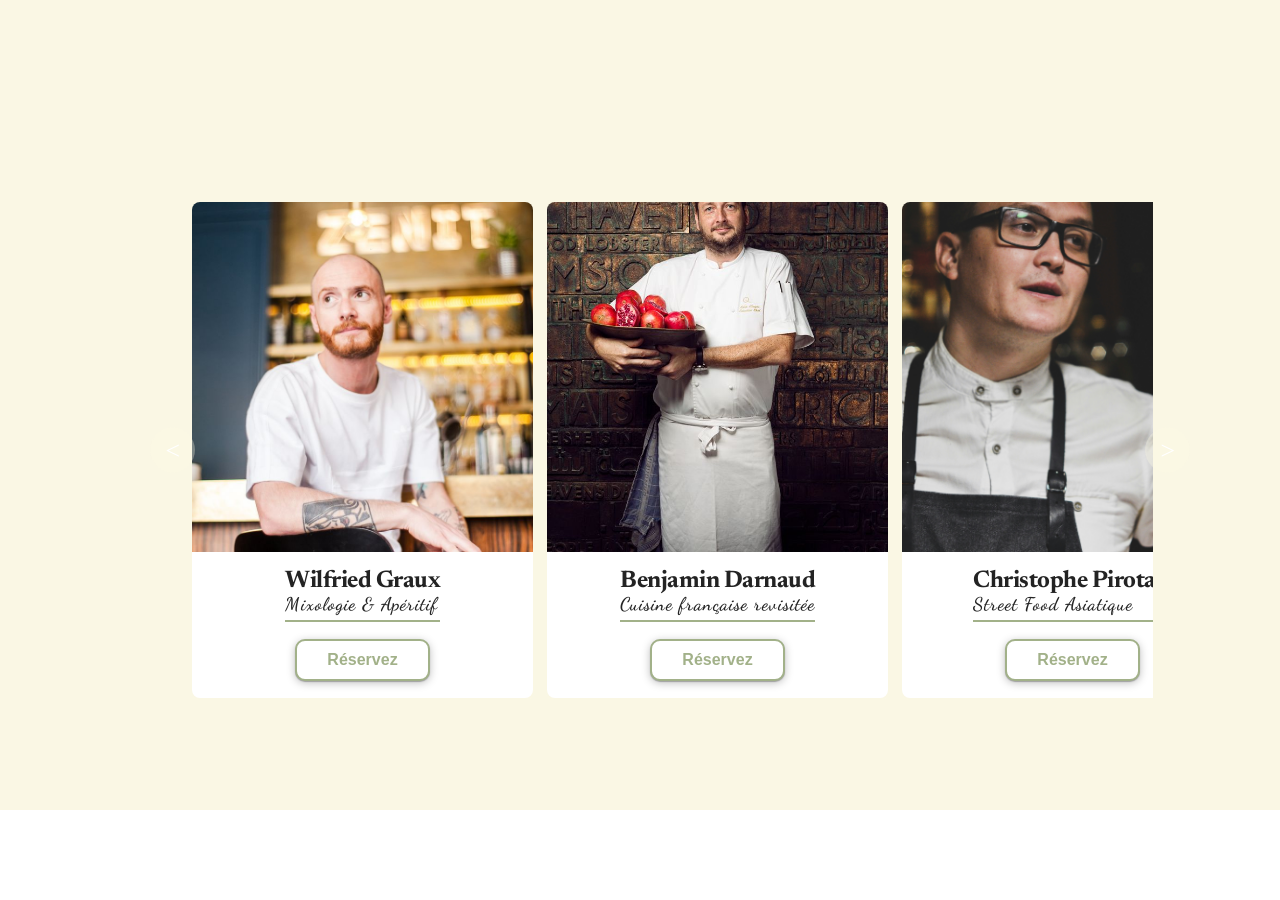
==== chefcard.html @ 07bb7434 "update section chef en vedette" ====
<!DOCTYPE html>
<html lang="en">
  <head>
    <meta charset="UTF-8" />
    <meta name="viewport" content="width=device-width, initial-scale=1.0" />
    <title>Carte de chef</title>
    <link rel="stylesheet" href="./ressources/sass/app.css" />
    <script src="./ressources/script/carrousel.js" defer></script>
    <script src="./ressources/script/chefcard.js" defer></script>
  </head>
  <body>
    <section class="skilleat-carousel">
      <div class="skilleat-carousel__container" id="skilleatCarousel">
        <div
          class="skilleat-carousel__arrow skilleat-carousel__arrow--prev"
          id="prev"
        >
          <i class="fa-solid fa-chevron-left">&lt;</i>
        </div>
        <div
          class="skilleat-carousel__arrow skilleat-carousel__arrow--next"
          id="next"
        >
          <i class="fa-solid fa-chevron-right">&gt;</i>
        </div>

        <div class="skilleat-carousel__viewport" id="carousel-vp">
          <div
            class="skilleat-carousel__inner"
            id="skilleatCarousel-inner"
          ></div>
        </div>
      </div>
    </section>

    <footer></footer>
  </body>
</html>
---- ressources/sass/app.css ----
@import url("https://fonts.googleapis.com/css2?family=Open+Sans:ital,wght@0,300..800;1,300..800&family=Poppins:ital,wght@0,100;0,200;0,300;0,400;0,500;0,600;0,700;0,800;0,900;1,100;1,200;1,300;1,400;1,500;1,600;1,700;1,800;1,900&display=swap");
@import url("https://fonts.googleapis.com/css2?family=Newsreader:ital,opsz,wght@0,6..72,200..800;1,6..72,200..800&display=swap");
@import url("https://fonts.googleapis.com/css2?family=Dancing+Script:wght@400..700&family=Newsreader:ital,opsz,wght@0,6..72,200..800;1,6..72,200..800&display=swap");
.vedette h2, .vedette, .nav__list, .nav__logo, .log, .button {
  padding: 1rem 2rem;
}

.chef-modal .chef-modal__description {
  margin: 1rem 0;
}

.skilleat-carousel__button, .chef-modal .chef-modal__profile-img, .chef-modal .chef-modal__reserve, .chef-modal .chef-modal__gallery-img, .chef-modal, .header__cta, .signup-container, .login-container {
  box-shadow: rgba(0, 0, 0, 0.25) 0px 0.0625em 0.0625em, rgba(0, 0, 0, 0.25) 0px 0.125em 0.5em, rgba(255, 255, 255, 0.1) 0px 0px 0px 1px inset;
  transition: box-shadow 0.2s cubic-bezier(0.4, 0, 0.2, 1);
}
.skilleat-carousel__button:hover, .chef-modal .chef-modal__profile-img:hover, .chef-modal .chef-modal__reserve:hover, .chef-modal .chef-modal__gallery-img:hover, .chef-modal:hover, .header__cta:hover, .signup-container:hover, .login-container:hover {
  box-shadow: rgba(0, 0, 0, 0.3) 0px 0.125em 0.125em, rgba(0, 0, 0, 0.3) 0px 0.25em 1em, rgba(255, 255, 255, 0.2) 0px 0px 0px 1px inset;
}
.skilleat-carousel__button:active, .chef-modal .chef-modal__profile-img:active, .chef-modal .chef-modal__reserve:active, .chef-modal .chef-modal__gallery-img:active, .chef-modal:active, .header__cta:active, .signup-container:active, .login-container:active {
  box-shadow: rgba(0, 0, 0, 0.3) 0px 0px 0px, rgba(0, 0, 0, 0.1) 0px 0.0625em 0.25em, rgba(255, 255, 255, 0.1) 0px 0px 0px 1px inset;
}

.btn-primary, .button {
  background: #ffffff;
  color: #a2b189;
  border: 2px solid #a2b189;
  border-radius: 10px;
  padding: 12px 24px;
  font-size: 1.1rem;
  font-weight: 600;
  cursor: pointer;
  transition: background 0.2s, color 0.2s;
  cursor: pointer;
  transition: all 200ms ease;
  text-decoration: none;
  display: inline-block;
}
.btn-primary:hover, .button:hover {
  background: #a2b189;
  color: #ffffff;
}
.btn-primary:hover, .button:hover {
  transition: all 0.2s ease;
}
.btn-primary:active, .button:active {
  transform: translateY(1px);
  transition: all 0.1s ease;
}

.skilleat-carousel__button {
  background: #ffffff;
  padding: 10px 30px;
  border-radius: 10px;
  color: #a2b189;
  border: #a2b189 solid 2px;
  font-size: 1rem;
  font-weight: 700;
  cursor: pointer;
}
.skilleat-carousel__button:hover {
  background: #a2b189;
  color: #ffffff;
}

*, ::before, ::after {
  margin: 0;
  padding: 0;
  box-sizing: border-box;
}

h1,
h2,
h3,
h4,
h5,
h6 {
  font-family: "Newsreader", serif;
}

h1 {
  font-size: 3.5rem;
  font-weight: 700;
  line-height: 1.1;
}

h2 {
  font-size: 2.5rem;
  font-weight: 700;
  line-height: 1.1;
  letter-spacing: -0.5px;
}

h3 {
  font-size: 1.5rem;
  font-weight: 600;
  letter-spacing: 1px;
  font-family: "Dancing Script", cursive;
}

h4 {
  font-size: 1.5rem;
  font-weight: 700;
  letter-spacing: -0.5px;
  font-family: "Newsreader", serif;
}

h5 {
  font-size: 1.15rem;
  font-weight: 600;
  letter-spacing: 1px;
  font-family: "Dancing Script", cursive;
  border-bottom: 2px solid #a2b189;
  padding-bottom: 0.3rem;
}

p {
  font-size: 1rem;
  color: #555;
  line-height: 1.5;
}

p,
a,
ul,
li {
  font-family: "Open Sans", sans-serif;
}

a,
ul,
li {
  text-decoration: none;
  letter-spacing: 1px;
}

ul,
li {
  list-style: none;
}

.log {
  border: none;
  font-size: 1rem;
  font-weight: 700;
  font-family: "Open Sans", sans-serif;
  text-transform: uppercase;
  letter-spacing: 1px;
  cursor: pointer;
  margin: 0;
}

.in {
  color: #232323;
  background-color: #ffffff;
  border-left: 2px solid #232323;
}

.out {
  color: #ffffff;
  background-color: #232323;
}

footer {
  position: fixed;
  bottom: 0;
  left: 0;
  right: 0;
  height: 10vh;
  background-color: #ffffff;
  display: flex;
  flex-direction: row;
  justify-content: center;
  align-items: center;
}

.signup-container, .login-container {
  background: #ffffff;
  border-radius: 10px;
  padding: 32px;
  max-width: 45%;
  margin: 2rem auto;
  font-family: "Open Sans", sans-serif;
  color: #232323;
  border: 10px;
}
.signup-container h1, .login-container h1 {
  margin-bottom: 1rem;
  color: #a2b189;
}
.signup-container p, .login-container p {
  margin-bottom: 2rem;
}
.signup-container .login-link, .login-container .login-link {
  margin-top: 1rem;
  text-align: center;
  font-size: 1rem;
}
.signup-container .login-link a, .login-container .login-link a {
  color: #a2b189;
  text-decoration: none;
}
.signup-container .login-link a:hover, .login-container .login-link a:hover {
  text-decoration: underline;
}

.form-group {
  margin-bottom: 1.5rem;
}
.form-group label {
  display: block;
  font-weight: 500;
  margin-bottom: 0.5rem;
}
.form-group input[type=text],
.form-group input[type=email],
.form-group input[type=password] {
  width: 100%;
  padding: 12px;
  border: 1px solid #ddd;
  border-radius: 10px;
  font-size: 1rem;
  font-family: "Open Sans", sans-serif;
}
.form-group input[type=text]:focus,
.form-group input[type=email]:focus,
.form-group input[type=password]:focus {
  outline: none;
  border-color: #a2b189;
  box-shadow: 0 0 0 2px rgba(162, 177, 137, 0.2);
}
.form-group small {
  display: block;
  margin-top: 0.25rem;
  font-size: 0.8rem;
  color: #555;
}

.radio-group {
  display: flex;
  gap: 1rem;
  margin-top: 0.5rem;
}
.radio-group input[type=radio] {
  margin-right: 0.5rem;
}

input[type=checkbox] {
  margin-right: 0.5rem;
}

.btn-primary {
  width: 100%;
  margin-top: 1rem;
  padding: 16px;
}

.signup-link {
  margin-top: 1rem;
  text-align: center;
  font-size: 0.9rem;
}
.signup-link a {
  color: #FED36B;
  text-decoration: none;
}
.signup-link a:hover {
  text-decoration: underline;
}

.nav {
  height: 80px;
  width: 100%;
  position: fixed;
  top: 0;
  background-color: rgba(250, 247, 228, 0.3215686275);
  -webkit-backdrop-filter: blur(15px);
          backdrop-filter: blur(15px);
  display: flex;
  flex-direction: row;
  justify-content: space-between;
  align-items: center;
  z-index: 10;
}
.nav__img {
  width: 70px;
}
.nav__logo {
  font-family: "Dancing Script", cursive;
  font-style: italic;
  font-size: 3.5rem;
  color: #232323;
  letter-spacing: -2px;
  font-weight: 600;
}
.nav__list {
  width: 50%;
  display: flex;
  flex-direction: row;
  justify-content: space-evenly;
  align-items: center;
}
.nav__link {
  font-size: 1.15rem;
  font-weight: 500;
  color: #232323;
  position: relative;
  text-decoration: none;
  transition: color 0.3s ease;
}
.nav__link::after {
  content: "";
  position: absolute;
  bottom: -4px;
  left: 0;
  width: 0%;
  height: 2px;
  background-color: #FED36B;
  transition: width 0.3s ease;
}
.nav__link:hover {
  color: #0a0a0a;
}
.nav__link:hover::after {
  width: 100%;
}

.header {
  margin-top: 80px;
  background: #a2b189;
  max-height: 650px;
}
.header__grid {
  display: grid;
  grid-template-columns: 1fr 1fr;
  grid-template-rows: auto auto;
}
@media (max-width: 768px) {
  .header__grid {
    grid-template-columns: 1fr;
    text-align: center;
  }
}
.header__text {
  padding: 2rem;
}
.header__text h1 {
  text-align: start;
  font-family: "Newsreader", serif;
  font-size: 3.5rem;
  line-height: 1;
  color: #232323;
  padding-top: 2rem;
}
.header__text-bottom {
  display: flex;
  justify-content: start;
  align-items: center;
  background-color: #FB947F;
}
.header__img {
  max-height: 300px;
}
.header__quote {
  margin: 0 1rem;
  padding: 0 2rem;
  border-left: 4px solid #f95635;
  background-color: rgba(250, 247, 228, 0.3215686275);
  font-style: italic;
  font-size: 1.5rem;
  color: #303529;
  border-radius: 0 10px 10px 0;
}
.header__cta {
  display: inline-block;
  margin-top: 2rem;
  padding: 0.8rem 1.6rem;
  background-color: #303529;
  color: #FAF7E4;
  font-weight: bold;
  border-radius: 10px;
  text-decoration: none;
  transition: background-color 0.3s ease;
}
.header__cta:hover {
  background-color: #161813;
}
.header__cta .arrow {
  padding-left: 0.5rem;
  transition: transform 0.3s ease;
}
.header__cta:hover .arrow {
  transform: translateX(5px);
}
.header__gallery {
  display: flex;
  justify-content: center;
  align-items: center;
  padding: 2rem;
  background-color: #FED36B;
  position: relative;
}
.header__gallery-img {
  width: 130px;
  height: 130px;
  border-radius: 10px;
  -o-object-fit: cover;
     object-fit: cover;
  border: 2px solid #ffffff;
  margin-left: -20px;
  transition: transform 0.3s;
  box-shadow: 0 2px 6px rgba(0, 0, 0, 0.1);
  z-index: 1;
  transition: transform 0.2s;
}
.header__gallery-img:first-child {
  margin-left: 0;
}
.header__gallery-img:hover {
  transform: scale(1.05);
  z-index: 3;
}

.how-it-works {
  background-color: #fdfcfb;
  padding: 4rem 1rem;
  text-align: center;
}

.section-title {
  font-size: 2rem;
  color: #1f1f1f;
  margin-bottom: 2.5rem;
  font-weight: 600;
}

.steps {
  display: flex;
  flex-wrap: wrap;
  justify-content: center;
  gap: 2rem;
}

.step {
  background: #fff;
  border-radius: 1rem;
  padding: 2rem;
  box-shadow: 0 8px 24px rgba(0, 0, 0, 0.05);
  max-width: 300px;
  flex: 1 1 250px;
}

.step-icon {
  font-size: 2.5rem;
  margin-bottom: 1rem;
}
.step-icon img {
  width: 50px;
  height: 50px;
}

.step-title {
  font-size: 1.4rem;
  text-decoration: underline;
  color: #333;
  margin-bottom: 0.5rem;
  font-weight: 600;
}

.step-desc {
  color: #666;
  font-size: 0.95rem;
  line-height: 1.5;
}

.chef-modal {
  display: flex;
  flex-direction: row;
  width: 80vw;
  height: 70vh;
  background: #FAF7E4;
  border-radius: 10px;
  overflow: hidden;
  position: relative;
  font-family: "Newsreader", serif;
}
.chef-modal__close {
  display: none;
}
.chef-modal__content {
  width: 48%;
  padding: 40px 32px 32px 32px;
  display: flex;
  flex-direction: column;
  justify-content: flex-start;
  background: #ffffff;
  box-sizing: border-box;
  border-top-left-radius: 10px;
  border-bottom-left-radius: 10px;
  position: relative;
}
.chef-modal .chef-modal__content-name {
  font-size: 2.5rem;
  font-weight: 700;
  line-height: 1.1;
  letter-spacing: -0.5px;
  margin: 0 0 2rem 0;
  color: #232323;
}
.chef-modal .chef-modal__description-specialty {
  width: 95%;
  font-family: "Dancing Script", cursive;
  font-size: 1.5rem;
  font-weight: 600;
  color: #232323;
  letter-spacing: 1px;
  margin-bottom: 8px;
  border-bottom: 2px solid #FED36B;
  display: inline-block;
  padding-bottom: 2px;
}
.chef-modal .chef-modal__description-bio {
  font-size: 1rem;
  color: #555;
  margin-top: 8px;
  line-height: 1.5;
}
.chef-modal .chef-modal__gallery {
  display: flex;
  gap: 10px;
  margin-bottom: 32px;
}
.chef-modal .chef-modal__gallery-img {
  width: 150px;
  height: 150px;
  border-radius: 10px;
  -o-object-fit: cover;
     object-fit: cover;
  background: #eee;
  border: 2px solid #ffffff;
  transition: transform 0.2s;
}
.chef-modal .chef-modal__gallery-img:hover {
  transform: scale(1.05);
  z-index: 2;
}
.chef-modal .chef-modal__reserve {
  margin-top: 16px;
  padding: 16px 0;
  width: 70%;
  align-self: center;
  background: #FED36B;
  color: #555;
  font-size: 1.15rem;
  font-weight: 600;
  letter-spacing: 2px;
  border: none;
  border-radius: 10px;
  cursor: pointer;
  transition: background 0.2s, color 0.2s;
}
.chef-modal .chef-modal__reserve:hover {
  background: #fee29e;
  color: #555;
}
.chef-modal__profile-photo {
  width: 52%;
  height: 100%;
  background: #fecb52;
  display: flex;
  flex-direction: row;
  justify-content: center;
  align-items: center;
  position: relative;
  border-top-right-radius: 10px;
  border-bottom-right-radius: 10px;
  overflow: hidden;
}
.chef-modal .chef-modal__profile-img {
  width: 80%;
  height: 80%;
  -o-object-fit: cover;
     object-fit: cover;
  border-radius: 10px;
  background: #fff;
}
@media (max-width: 900px) {
  .chef-modal {
    width: 98vw;
    height: auto;
    flex-direction: column;
  }
  .chef-modal__content, .chef-modal__profile-photo {
    width: 100%;
    border-radius: 0;
    min-height: 220px;
  }
  .chef-modal__profile-photo {
    border-radius: 0 0 18px 18px;
    min-height: 220px;
    height: 220px;
  }
}
@media (max-width: 600px) {
  .chef-modal {
    width: 100vw;
    border-radius: 0;
    box-shadow: none;
  }
  .chef-modal__content, .chef-modal__profile-photo {
    padding: 16px;
  }
  .chef-modal .chef-modal__reserve {
    width: 100%;
    font-size: 1rem;
  }
  .chef-modal .chef-modal__gallery-img {
    width: 48px;
    height: 48px;
  }
}

.vedette .cartes {
  display: flex;
  flex-direction: row;
  justify-content: space-evenly;
  align-items: center;
}
.vedette .cartes .carte {
  background-color: pink;
  height: 300px;
  width: 28%;
  border-radius: 25px;
}

*,
::before,
::after {
  margin: 0;
  padding: 0;
  box-sizing: border-box;
}

body {
  min-height: 100vh;
  display: flex;
  flex-direction: column;
  justify-content: center;
  background: #FAF7E4 !important;
}

.skilleat-carousel__container {
  position: relative;
  max-width: 900px;
  margin: auto;
}

.skilleat-carousel__arrow {
  position: absolute;
  top: 50%;
  display: flex;
  width: 45px;
  height: 45px;
  justify-content: center;
  align-items: center;
  border-radius: 50%;
  z-index: 1;
  font-size: 26px;
  color: white;
  background: rgba(250, 247, 228, 0.3215686275);
  cursor: pointer;
  transform: translateY(-50%);
}

.skilleat-carousel__arrow--prev {
  left: -40px;
}

.skilleat-carousel__arrow--next {
  right: -100px;
}

.skilleat-carousel__viewport {
  width: 963px;
  height: 500px;
  display: flex;
  align-items: center;
  position: relative;
  overflow: hidden;
  margin: auto;
}

@media (max-width: 770px) {
  .skilleat-carousel__viewport {
    width: 510px;
  }
}
@media (max-width: 510px) {
  .skilleat-carousel__viewport {
    width: 250px;
  }
}
.skilleat-carousel__inner {
  display: flex;
  position: absolute;
  transition: 0.3s ease-in-out;
  gap: 10px;
  left: 0px;
}

.skilleat-carousel__item {
  width: 345px;
  height: 500px;
  border: 2px solid #FAF7E4;
  border-radius: 10px;
  overflow: hidden;
  display: flex;
  flex-direction: column;
}

.skilleat-carousel__item img {
  width: 100%;
  -o-object-fit: cover;
     object-fit: cover;
  min-height: 350px;
}

.skilleat-carousel__infos {
  height: 100%;
  display: flex;
  flex-direction: column;
  align-items: center;
  justify-content: space-evenly;
  background: #ffffff;
  color: #232323;
}

body {
  font-size: 100%;
  overflow-x: hidden;
  background-color: #ffffff;
}

img {
  width: 100%;
  height: 100%;
  -o-object-fit: cover;
     object-fit: cover;
}/*# sourceMappingURL=app.css.map */
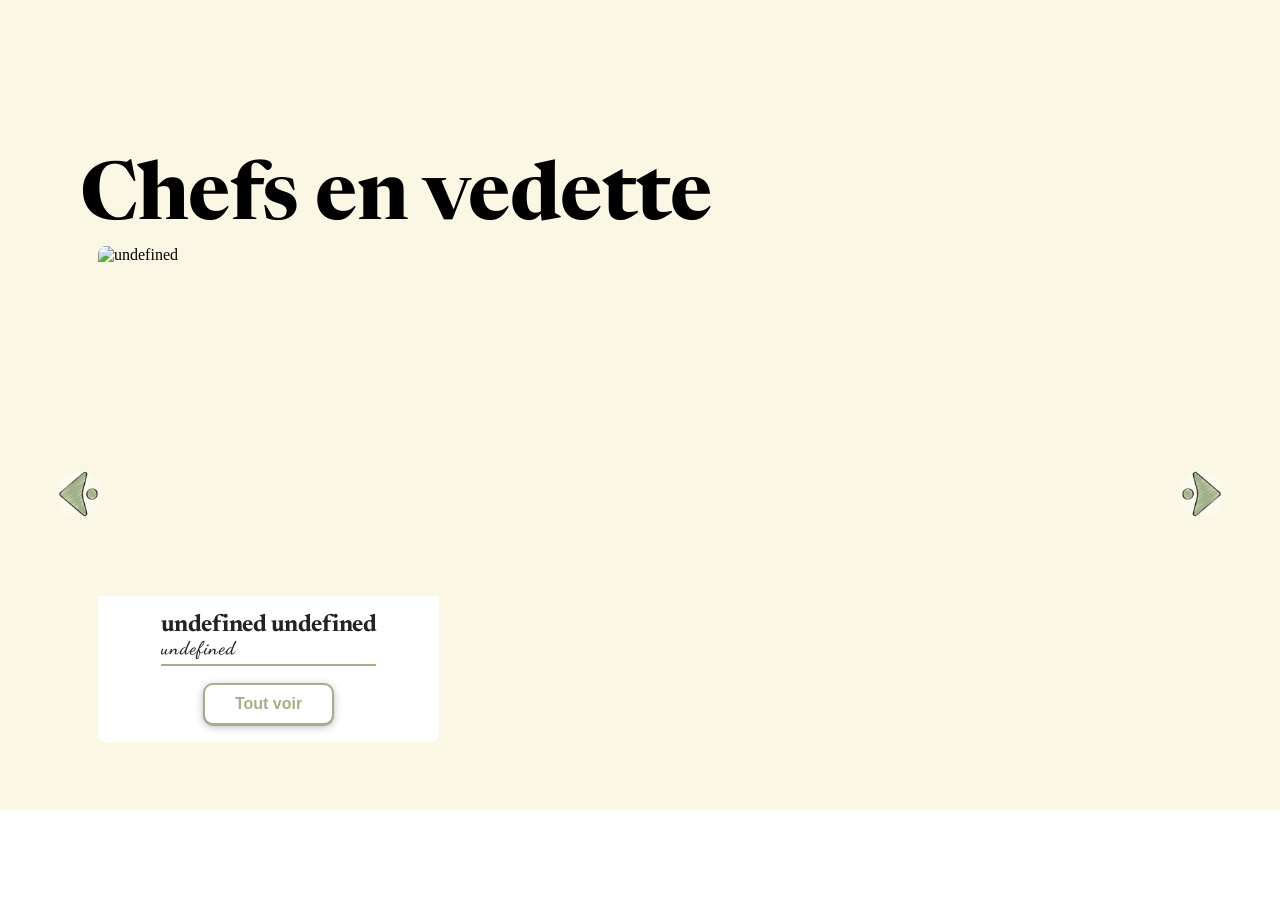
==== commit 493d5205: "update system design" ====
--- a/chefcard.html
+++ b/chefcard.html
@@ -5,23 +5,24 @@
     <meta name="viewport" content="width=device-width, initial-scale=1.0" />
     <title>Carte de chef</title>
     <link rel="stylesheet" href="./ressources/sass/app.css" />
-    <script src="./ressources/script/carrousel.js" defer></script>
+    <script src="./ressources/script/carrousel-chefs.js" defer></script>
     <script src="./ressources/script/chefcard.js" defer></script>
   </head>
   <body>
     <section class="skilleat-carousel">
+      <h2>Chefs en vedette</h2>
       <div class="skilleat-carousel__container" id="skilleatCarousel">
         <div
           class="skilleat-carousel__arrow skilleat-carousel__arrow--prev"
           id="prev"
         >
-          <i class="fa-solid fa-chevron-left">&lt;</i>
+          <img src="./ressources/assets/icone/arrow-prev.png" alt="précédent">
         </div>
         <div
           class="skilleat-carousel__arrow skilleat-carousel__arrow--next"
           id="next"
         >
-          <i class="fa-solid fa-chevron-right">&gt;</i>
+          <img src="./ressources/assets/icone/arrow-next.png" alt="suivant">
         </div>
 
         <div class="skilleat-carousel__viewport" id="carousel-vp">
--- a/ressources/sass/app.css
+++ b/ressources/sass/app.css
@@ -272,7 +272,7 @@
   width: 100%;
   position: fixed;
   top: 0;
-  background-color: rgba(250, 247, 228, 0.3215686275);
+  background-color: rgba(255, 255, 255, 0.3215686275);
   -webkit-backdrop-filter: blur(15px);
           backdrop-filter: blur(15px);
   display: flex;
@@ -327,7 +327,7 @@
 .header {
   margin-top: 80px;
   background: #a2b189;
-  max-height: 650px;
+  height: 80vh;
 }
 .header__grid {
   display: grid;
@@ -356,15 +356,16 @@
   justify-content: start;
   align-items: center;
   background-color: #FB947F;
+  height: 100%;
 }
 .header__img {
-  max-height: 300px;
+  height: 55vh;
 }
 .header__quote {
   margin: 0 1rem;
   padding: 0 2rem;
   border-left: 4px solid #f95635;
-  background-color: rgba(250, 247, 228, 0.3215686275);
+  background-color: rgba(255, 255, 255, 0.3215686275);
   font-style: italic;
   font-size: 1.5rem;
   color: #303529;
@@ -396,12 +397,12 @@
   justify-content: center;
   align-items: center;
   padding: 2rem;
-  background-color: #FED36B;
+  background-color: pink;
   position: relative;
 }
 .header__gallery-img {
   width: 130px;
-  height: 130px;
+  height: 200px;
   border-radius: 10px;
   -o-object-fit: cover;
      object-fit: cover;
@@ -422,7 +423,6 @@
 
 .how-it-works {
   background-color: #fdfcfb;
-  padding: 4rem 1rem;
   text-align: center;
 }
 
@@ -648,9 +648,14 @@
   background: #FAF7E4 !important;
 }
 
+.skilleat-carousel h2 {
+  padding: 0 5rem;
+  font-size: 5rem;
+}
+
 .skilleat-carousel__container {
   position: relative;
-  max-width: 900px;
+  max-width: 85%;
   margin: auto;
 }
 
@@ -666,7 +671,7 @@
   z-index: 1;
   font-size: 26px;
   color: white;
-  background: rgba(250, 247, 228, 0.3215686275);
+  background: rgba(255, 255, 255, 0.3215686275);
   cursor: pointer;
   transform: translateY(-50%);
 }
@@ -676,11 +681,11 @@
 }
 
 .skilleat-carousel__arrow--next {
-  right: -100px;
+  right: -40px;
 }
 
 .skilleat-carousel__viewport {
-  width: 963px;
+  width: 1100x;
   height: 500px;
   display: flex;
   align-items: center;
